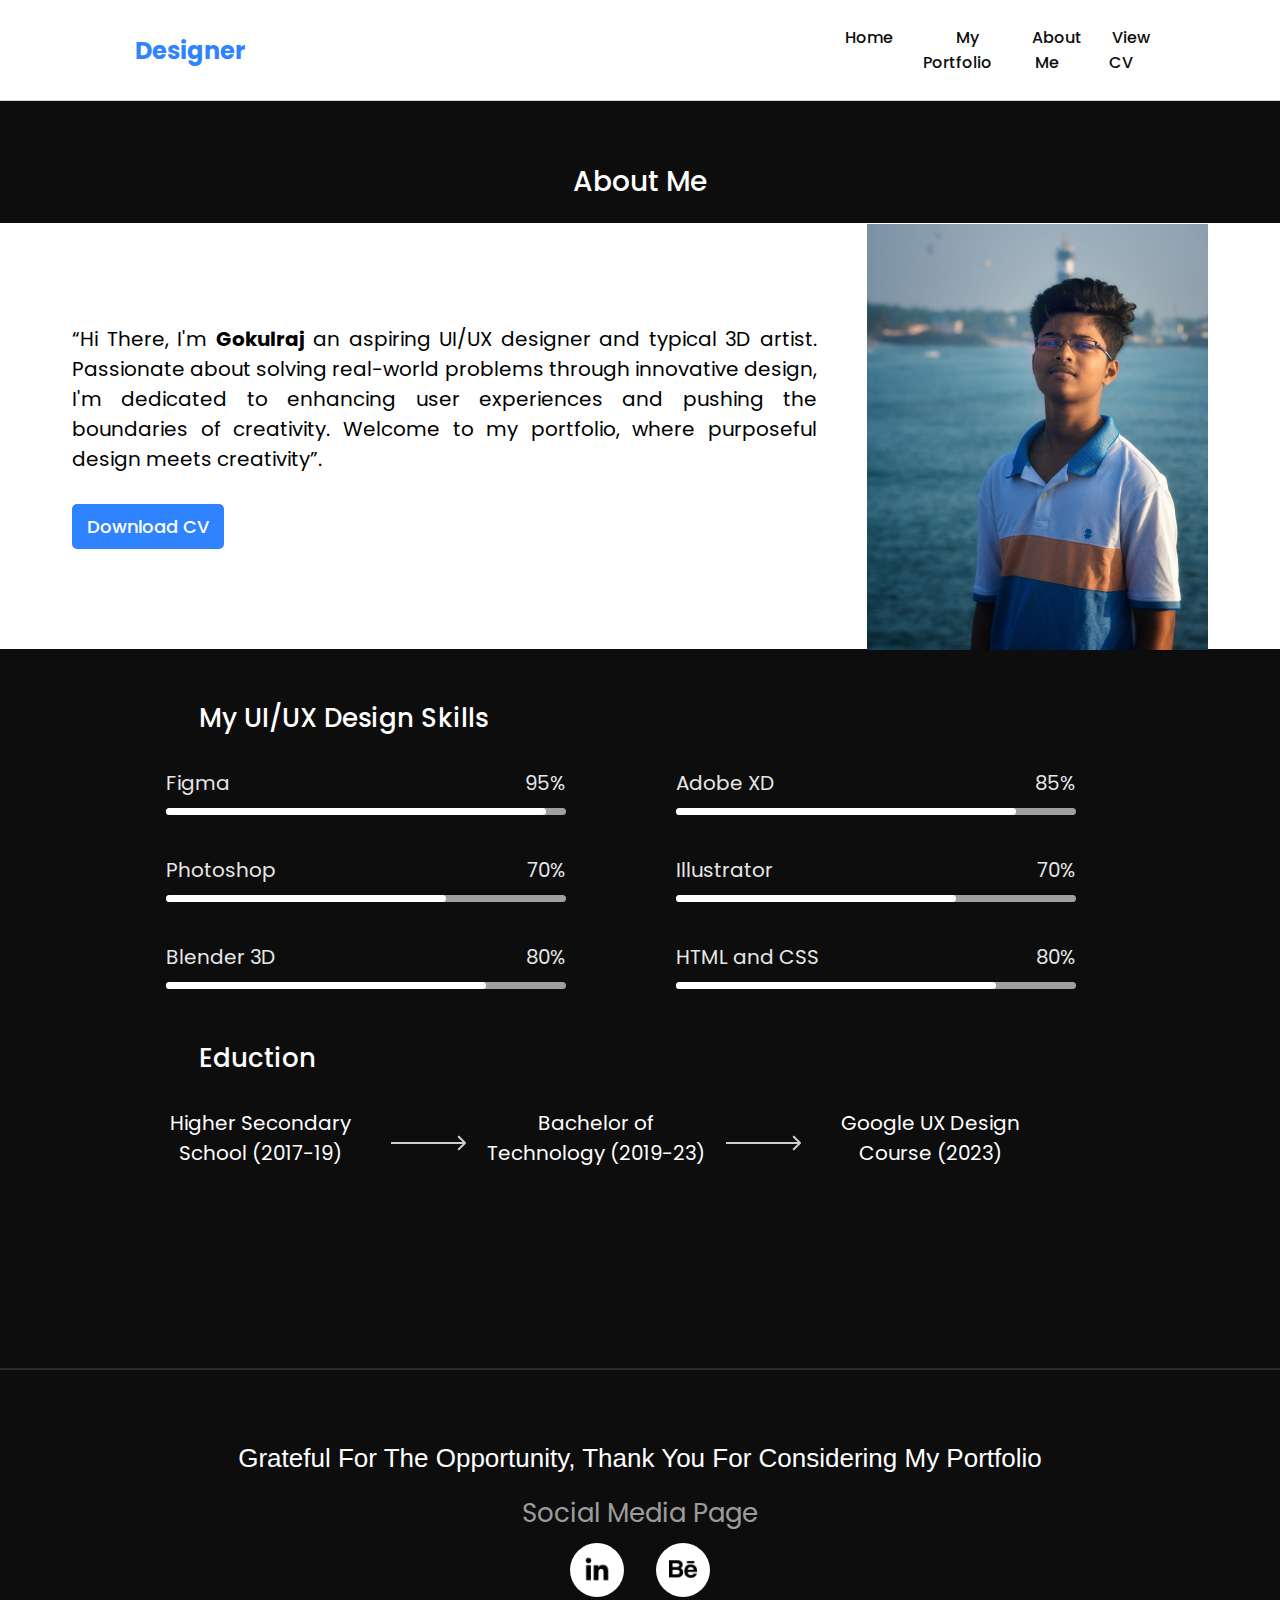
==== aboutme.html @ b09dbb82 "Add files via upload" ====
<!DOCTYPE html>
<html lang="en">

<head>
  <meta charset="UTF-8">
  <meta name="viewport" content="width=device-width, initial-scale=1.0">
  <link rel="stylesheet" href="style.css">
  <title>Gokulraj About Me page</title>
  <link rel="stylesheet" href="aboutme.css">
</head>

<body>
  <!--  content goes here -->

  <script src="script.js"></script>


  <header>
    <div class="logo">Designer</div>
    <nav>
      <ul class="nav-links">
        <li><a href="Portfolio.html">Home</a></li>
        <li><a href="Portfolio.html">My Portfolio</a></li>
        <li><a href="aboutme.html" target="_blank">About Me</a></li>
        <li><a href="/assets/Gokulraj UI & Ux designer.pdf" src="/assets/Gokulraj UI & Ux designer.pdf#toolbar=0" type="aplication/pdf" target="_blank">View CV</a></li>
      </ul>
      <!-- /*<div class="hamburger-menu">&#9776;</div> -->
    </nav>
  </header>

  <div class="about">About Me</div>

  <div class="aboutme">
    <div class="content">
      <div>“Hi There, I'm <b>Gokulraj</b> an aspiring UI/UX designer and typical 3D artist.
        Passionate about solving real-world problems through innovative design, I'm dedicated to
        enhancing user experiences and pushing the boundaries of creativity.
        Welcome to my portfolio, where purposeful design meets creativity”.</div>
      <div class="button_container_2">
        <div><a href="/assets/Gokulraj UI & Ux designer.pdf" class="button_2" download>Download CV</a></div>
      </div>
    </div>
    <div class="profile_div"><img class="gokul_profile" src="/assets/Gokul profile.png" alt="Gokulraj"></div>
  </div>

  <div class="skills_title">
    My UI/UX Design Skills
  </div>
  <div class="Mother">
    <!--prograss bar 1 and 2-->
    <div class="tool-container1">
      <div class="tool1">
        <div class="tool_name">
          <div>Figma</div>
          <div>95%</div>
        </div>
        <div class="progress-bar" style="--progress: 95%;"></div>
      </div>

      <div class="tool2">
        <div class="tool_name">
          <div>Adobe XD</div>
          <div>85%</div>
        </div>
        <div class="progress-bar" style="--progress: 85%;"></div>
      </div>
    </div>

    <!--prograss bar 3 and 4-->

    <div class="tool-container2">
      <div class="tool1">
        <div class="tool_name">
          <div>Photoshop</div>
          <div>70%</div>
        </div>
        <div class="progress-bar" style="--progress: 70%;"></div>
      </div>

      <div class="tool2">
        <div class="tool_name">
          <div>Illustrator</div>
          <div>70%</div>
        </div>
        <div class="progress-bar" style="--progress: 70%;"></div>
      </div>
    </div>


    <!--prograss bar 5 and 6-->

    <div class="tool-container3">
      <div class="tool1">
        <div class="tool_name">
          <div>Blender 3D</div>
          <div>80%</div>
        </div>
        <div class="progress-bar" style="--progress: 80%;"></div>
      </div>

      <div class="tool2">
        <div class="tool_name">
          <div>HTML and CSS</div>
          <div>80%</div>
        </div>
        <div class="progress-bar" style="--progress: 80%;"></div>
      </div>
    </div>


  </div>
  <div class="skills_title">
    Eduction
  </div>

  <div class="education">

    <div class="S">Higher Secondary School (2017-19)</div>
    <div class="arrow"><svg xmlns="http://www.w3.org/2000/svg" width="76" height="16" viewBox="0 0 76 16" fill="none">
      <path d="M75.7071 8.70711C76.0976 8.31659 76.0976 7.68342 75.7071 7.2929L69.3431 0.928938C68.9526 0.538414 68.3195 0.538414 67.9289 
      0.928938C67.5384 1.31946 67.5384 1.95263 67.9289 2.34315L73.5858 8.00001L67.9289 13.6569C67.5384 14.0474 67.5384 14.6805 67.9289 15.0711C68.3195 
      15.4616 68.9526 15.4616 69.3431 15.0711L75.7071 8.70711ZM-8.74228e-08 9L75 9.00001L75 7.00001L8.74228e-08 7L-8.74228e-08 9Z" fill="white" fill-opacity="0.8"/>
    </svg></div>
    <div class="S">Bachelor of Technology (2019-23)</div>
    <div class="arrow"><svg xmlns="http://www.w3.org/2000/svg" width="76" height="16" viewBox="0 0 76 16" fill="none">
      <path d="M75.7071 8.70711C76.0976 8.31659 76.0976 7.68342 75.7071 7.2929L69.3431 0.928938C68.9526 0.538414 68.3195 0.538414 67.9289 0.928938C67.5384
       1.31946 67.5384 1.95263 67.9289 2.34315L73.5858 8.00001L67.9289 13.6569C67.5384 14.0474 67.5384 14.6805 67.9289 15.0711C68.3195 
       15.4616 68.9526 15.4616 69.3431 15.0711L75.7071 8.70711ZM-8.74228e-08 9L75 9.00001L75 7.00001L8.74228e-08 7L-8.74228e-08 9Z" fill="white" fill-opacity="0.8"/>
    </svg></div>
    <div class="S">Google UX Design Course (2023)</div>

  </div>

  <!--footer-->
  <div class="box">
    <div class="grateful-for-the">Grateful For The Opportunity, Thank You For Considering My Portfolio</div>
    <div class="social-media-page">Social Media Page</div>
    <div class="icons">
    <div class="linkedin-wrapper"><a href="https://www.linkedin.com/in/gokul-raj-r-833919251/" target="_blank"><img class="linkedin" src="assets/linkedin.png" /></a></div>
    <div class="behance-wrapper"><a href="https://www.behance.net/gokulraj93?log_shim_removal=1" target="_blank"><img class="behance" src="assets/behance.png" /></a></div>
</div>



</body>

</html>
---- style.css ----
@import url('https://fonts.googleapis.com/css2?family=Poppins:ital,wght@0,100;0,200;0,300;0,400;0,500;0,600;0,700;0,800;0,900;1,100;1,200;1,300;1,400;1,500;1,600;1,700;1,800;1,900&display=swap');

body {
  width: 100%;
  height:0 auto;
  margin:0 auto;
  padding: 0;
  background-color: #0D0D0D;
  font-family: 'poppins', sans-serif;
}

/*role*/
header {
  position: sticky;
  top: 0;
  z-index: 1000;
  border-bottom: 0.1px solid rgb(211, 211, 211);
  background-color: #ffffff;
  color: #3083FE;
  padding: 15px;
  padding-right: 120px;
  padding-left: 180px;
  display: flex;
  flex-direction: row;
  justify-content: center;
  align-items: center;
  gap: 580px;

}


.logo {
  font-size: 24px;
  font-weight: bold;
}

nav {
  margin-right: 46px;
  display: flex;
  align-items: center;
}

.nav-links {
  list-style: none;
  display: flex;
  margin: 0;
  padding: 0;
}

.nav-links li {
  margin-right: 20px;
}

/*navigation*/
.nav-links a {
  text-decoration: none;
  font-weight: 500;
  padding: 10px;
  color: #000000;
  font-weight: Medium;
  transition: color 0.3s ease;
  width: 100%;
}

/*mobile screen 2*/

.nav-links a:hover {
  color: #3083FE;
  transition: ease-in;


}

.nav-links.show {
  display: flex;
}

.nav-links li {
  margin: 0;
  text-align: center;
  padding: 10px;
}



/*place mobile screen 1*/

/*bg shape*/
.triangle {
  display: flex;
  flex-direction: row;
  align-items: center;
  justify-content: center;
  position: absolute;
  width: 100%;
  height: 576px;
  transform: translate(0px, 0px);
  background-color: #ffffff;
  z-index: -1;

}

.triangle {
  clip-path: polygon(0 0, 100% 0, 1020px 100%, 0 100%);
}



/* main about ,intro*/
.container {
  display: flex;
  flex-direction: row;
  align-items: center;
  justify-content: center;
  position: relative;
  align-items: center;
  justify-items: center;
  display: flex;
  gap: 9em;
  margin-top: 0px;
  margin-left: 180px;
  margin-right: 184px;
  padding: 0px;
}

.box1 {
  align-items: normal;
  margin-top: -10px;
}

.box2 {
  margin-top: 0px;
  width: 462px;
  height: 582px;
  flex-shrink: 0;
}


/*hi i m gokulraj ui/ux designer about me*/
.hi {
  color: #000;
  font-family: Poppins;
  font-size: 75px;
  font-style: normal;
  font-weight: 700;
  line-height: 90px;
  text-transform: capitalize;
}

.name {
  color: #000;
  font-family: Poppins;
  font-size: 75px;
  font-style: normal;
  font-weight: 700;
  line-height: normal;
  text-transform: capitalize;
}

.role {
  color: rgba(0, 0, 0, 0.60);
  font-family: Poppins;
  font-size: 24px;
  font-style: normal;
  font-weight: 500;
  line-height: normal;
  text-transform: capitalize;
}

.aboutme {
  width: 522px;
  font-weight: 500;
  color: rgba(0, 0, 0, 0.80);
  text-align: justify;
  font-family: Poppins;
  font-size: 22px;
  font-style: normal;
  line-height: normal;
}

/* cv & portfolio button*/

.button-container {
  display: flex;
  gap: 20px;
  margin-top: 30px;
}

.button {
  display: flex;
  flex-direction: row;
  text-decoration: none;
  display: inline-flex;
  padding: 9px 15px;
  justify-content: center;
  align-items: center;
  gap: 10px;
  border-radius: 5px;
  color: #fff;
  border: 1px solid var(--43A5FF, #3083FE);
  background: var(--43A5FF, #3083FE);
  font-weight: 500;
}

.button:hover {
  display: flex;
  flex-direction: row;
  text-decoration: none;
  display: inline-flex;
  padding: 9px 15px;
  justify-content: center;
  align-items: center;
  gap: 10px;
  border-radius: 5px;
  color: #1970e1;
  border: 1px solid var(--43A5FF, #d0e2fe);
  background: var(--43A5FF, #d0e2fe);
}

.box2 {
  background-repeat: no-repeat;
}

/*end here and with button*/

/*project showcase*/
.project_intro {
  margin-top: 80px;
  display: flex;
  justify-content: center;
  align-items: center;
  color: #FFF;
  font-family: Poppins;
  font-size: 22px;
  font-style: normal;
  font-weight: 500;
  line-height: normal;
  text-transform: capitalize;
}

.pro1 {
  max-width: fit-content;
  margin: 0 auto;
  margin-top: 80px;
  display: flex;
  flex-direction: row;
  justify-content: center;
  max-height: fit-content;
  gap: 30px;
  color: #FFF;
  align-items: flex-start;
}

.pro1:hover .view_button {
  display: flex;

}

.view_button {
  margin-top: 30px;
  display: none;
  /* Initially hide the button */
  flex-direction: row;
  text-decoration: none;
  padding: 9px 15px;
  justify-content: center;
  align-items: center;
  gap: 10px;
  border-radius: 5px;
  color: #fff;
  border: 1px solid var(--43A5FF, #3083FE);
  background: var(--43A5FF, #3083FE);
  font-weight: 500;
  width: 95%;
}

.view_button:hover {
  display: flex;
  flex-direction: row;
  text-decoration: none;
  display: inline-flex;
  padding: 9px 15px;
  justify-content: center;
  align-items: center;
  gap: 10px;
  border-radius: 5px;
  color: #1970e1;
  border: 1px solid var(--43A5FF, #d0e2fe);
  background: var(--43A5FF, #d0e2fe);
  transition: 0.3s ease-in;
}


.image1 {
  background-repeat: no-repeat;
  width: 523px;
  height: 355px;
  display: flex;
  flex-flow: row;
  flex-wrap: nowrap;
}

.project_heading {
  font-size: 24px;
  font-style: normal;
  font-weight: 600;
  line-height: normal;
  text-transform: capitalize;
}


.project_about {
  width: 510px;
  text-align: justify;
  font-size: 20px;
  font-style: normal;
  font-weight: 400;
  line-height: normal;
}


.project_about {
  margin-top: 10px;
}


.pro2 {
  max-width: fit-content;
  margin: 0 auto;
  margin-top: 150px;
  /* This horizontally centers .pro1 */
  display: flex;
  flex-direction: row;
  justify-content: center;
  max-height: fit-content;
  gap: 30px;
  color: #FFF;
  align-items: flex-start;
}

/*button  hover*/
.pro2:hover .view_button {
  display: flex;
}

.view_button {
  margin-top: 30px;
  display: none;
  /* Initially hide the button */
  flex-direction: row;
  text-decoration: none;
  padding: 9px 15px;
  justify-content: center;
  align-items: center;
  gap: 10px;
  border-radius: 5px;
  color: #fff;
  border: 1px solid var(--43A5FF, #3083FE);
  background: var(--43A5FF, #3083FE);
  font-weight: 500;
  width: 95%;
}

.view_button:hover {
  display: flex;
  flex-direction: row;
  text-decoration: none;
  display: inline-flex;
  padding: 9px 15px;
  justify-content: center;
  align-items: center;
  gap: 10px;
  border-radius: 5px;
  color: #1970e1;
  border: 1px solid var(--43A5FF, #d0e2fe);
  background: var(--43A5FF, #d0e2fe);
  transition: 0.3s ease-in;
}

.pro3 {
  max-width: fit-content;
  margin: 0 auto;
  margin-top: 150px;
  /* This horizontally centers .pro1 */
  display: flex;
  flex-direction: row;
  justify-content: center;
  max-height: fit-content;
  gap: 30px;
  color: #FFF;
  align-items: flex-start;

}

.pro3:hover .view_button {
  display: flex;
}

.view_button {
  margin-top: 30px;
  display: none;
  /* Initially hide the button */
  flex-direction: row;
  text-decoration: none;
  padding: 9px 15px;
  justify-content: center;
  align-items: center;
  gap: 10px;
  border-radius: 5px;
  color: #fff;
  border: 1px solid var(--43A5FF, #3083FE);
  background: var(--43A5FF, #3083FE);
  font-weight: 500;
  width: 95%;
}

.view_button:hover {
  display: flex;
  flex-direction: row;
  text-decoration: none;
  display: inline-flex;
  padding: 9px 15px;
  justify-content: center;
  align-items: center;
  gap: 10px;
  border-radius: 5px;
  color: #1970e1;
  border: 1px solid var(--43A5FF, #d0e2fe);
  background: var(--43A5FF, #d0e2fe);
  transition: 0.3s ease-in;
}

.pro4 {
  max-width: fit-content;
  margin: 0 auto;
  margin-top: 150px;
  /* This horizontally centers .pro1 */
  display: flex;
  flex-direction: row;
  justify-content: center;
  max-height: fit-content;
  gap: 30px;
  color: #FFF;
  align-items: flex-start;

}

.pro4:hover .view_button {
  display: flex;
}

.view_button {
  margin-top: 30px;
  display: none;
  /* Initially hide the button */
  flex-direction: row;
  text-decoration: none;
  padding: 9px 15px;
  justify-content: center;
  align-items: center;
  gap: 10px;
  border-radius: 5px;
  color: #fff;
  border: 1px solid var(--43A5FF, #3083FE);
  background: var(--43A5FF, #3083FE);
  font-weight: 500;
  width: 95%;
}

.view_button:hover {
  display: flex;
  flex-direction: row;
  text-decoration: none;
  display: inline-flex;
  padding: 9px 15px;
  justify-content: center;
  align-items: center;
  gap: 10px;
  border-radius: 5px;
  color: #1970e1;
  border: 1px solid var(--43A5FF, #d0e2fe);
  background: var(--43A5FF, #d0e2fe);
  transition: 0.3s ease-in;
}

.pro5 {
  max-width: fit-content;
  margin: 0 auto;
  margin-top: 150px;
  /* This horizontally centers .pro1 */
  display: flex;
  flex-direction: row;
  justify-content: center;
  max-height: fit-content;
  gap: 30px;
  color: #FFF;
  align-items: flex-start;

}

.pro5:hover .view_button {
  display: flex;
}  

.view_button {
  margin-top: 30px;
  display: none;
  /* Initially hide the button */
  flex-direction: row;
  text-decoration: none;
  padding: 9px 15px;
  justify-content: center;
  align-items: center;
  gap: 10px;
  border-radius: 5px;
  color: #fff;
  border: 1px solid var(--43A5FF, #3083FE);
  background: var(--43A5FF, #3083FE);
  font-weight: 500;
  width: 95%;
}

.view_button:hover {
  display: flex;
  flex-direction: row;
  text-decoration: none;
  padding: 9px 15px;
  justify-content: center;
  align-items: center;
  gap: 10px;
  border-radius: 5px;
  color: #1970e1;
  border: 1px solid var(--43A5FF, #d0e2fe);
  background: var(--43A5FF, #d0e2fe);
  transition: 0.3s ease-in;
}

/*footer*/

.box {
  border-top:2px solid rgba(100, 100, 100, 0.332); 
  margin-top: 100px;
  display: flex;
  flex-direction: column;
  justify-content: center; /* Center horizontally */
  align-items: center;
  width: 100%;
  height: 299px;
  color: #FFF;
}

.box .grateful-for-the {
  width: 849px;
  top: 0;
  left: 0;
  font-family: "Poppins-Regular", Helvetica;
  font-weight: 400;
  color: #ffffff;
  font-size: 26px;
  text-align: center;
  letter-spacing: 0;
  line-height: normal;
}

.box .social-media-page {
  margin-top: 20px;
  width: 257px;
  top: 104px;
  left: 296px;
  font-weight: 400;
  color: #ffffff99;
  font-size: 26px;
  text-align: center;
  letter-spacing: 0;
  line-height: normal;
}
.icons{
  margin-top: 10px;
  display: flex;
  flex-direction: row;
  justify-content: center;
  align-items: center;
  gap: 2rem;
}

.box .linkedin-wrapper {
  width: 48px;
  height: 48px;
  padding: 3px;
  background-color: #ffffff;
  border-radius: 50%;
}

.box .linkedin {
  width: 28px;
  height: 28px;
  padding: 9.5px;
  top: 10px;
  left: 10px;
  object-fit: cover;
}

.box .behance-wrapper {
  width: 48px;
  height: 48px;
  padding: 3px;
  background-color: #ffffff;
  border-radius: 50%;
}

.box .behance {
  width: 28px;
  height: 28px;
  padding: 9.5px;
  top: 10px;
  left: 10px;
  object-fit: cover;
}
---- aboutme.css ----
@import url('https://fonts.googleapis.com/css2?family=Poppins:ital,wght@0,100;0,200;0,300;0,400;0,500;0,600;0,700;0,800;0,900;1,100;1,200;1,300;1,400;1,500;1,600;1,700;1,800;1,900&display=swap');

body {
  width: 100%;
  height:0 auto;
  margin:0 auto;
  padding: 0;
  background-color: #0D0D0D;
  font-family: 'poppins', sans-serif;
}

/*role*/
header {
  position: sticky;
  top: 0;
  z-index: 1000;
  border-bottom: 0.1px solid rgb(211, 211, 211);
  background-color: #ffffff;
  color: #3083FE;
  padding: 15px;
  padding-right: 120px;
  padding-left: 180px;
  display: flex;
  flex-direction: row;
  justify-content: center;
  align-items: center;
  gap: 580px;

}


.logo {
  font-size: 24px;
  font-weight: bold;
}

nav {
  margin-right: 46px;
  display: flex;
  align-items: center;
}

.nav-links {
  list-style: none;
  display: flex;
  margin: 0;
  padding: 0;
}

.nav-links li {
  margin-right: 20px;
}

/*navigation*/
.nav-links a {
  text-decoration: none;
  font-size: 16px;
  padding: 10px;
  color: #0c0c0c;
  font-weight:500;
  transition: color 0.3s ease;
  width: 100%;
}

/*mobile screen 2*/

.nav-links a:hover {
  color: #3083FE;
  transition: ease-in;


}

.nav-links.show {
  display: flex;
}

.nav-links li {
  margin: 0;
  text-align: center;
  padding: 10px;
}

.about{
margin-top:60px;
text-align: center;
color: #fff;
font-size: 28px;
font-style: normal;
font-weight: 500;
line-height: normal;
text-transform: capitalize;
}

.aboutme{
  margin-top: 1.25rem;
    display: flex;
    flex-direction: row;
    align-items: center;
    justify-content: center;
    background-color: #fff;
    width: 100%;
    height: 426px;
    color: #000000;
    gap:3.125rem;
}
.content{
  display: flex;
  flex-direction: column;
  align-items: flex-start;
  justify-content: center;
width:745px;
font-weight: 400;
font-size: 20px;
}
.gokul_profile{
  margin-top: 10px;
}
.gokul_profile{
background-repeat: no-repeat;
}

.button-container_2 {
  display: flex;
  margin-top: 30px;
}

.button_2 {
  margin-top: 30px;
  display: flex;
  flex-direction: row;
  text-decoration: none;
  display: inline-flex;
  padding: 9px 15px;
  justify-content: center;
  align-items: center;
  gap: 10px;
  border-radius: 5px;
  color: #fff;
  background: var(--43A5FF, #3083FE);
  font-weight: 500;
  font-size: 18px;
}

.button_2:hover {
  margin-top: 30px;
  border: 2px #1970e1;
  display: flex;
  flex-direction: row;
  text-decoration: none;
  display: inline-flex;
  padding: 9px 15px;
  justify-content: center;
  align-items: center;
  gap: 10px;
  border-radius: 5px;
  color: #1970e1;
  background: var(--43A5FF, #d0e2fe);
  font-size: 18px;
  font-weight: 500;
}
.skills_title{
margin-left: 199px;
margin-top: 50px;
display: flex;
flex-direction: row;
align-items: flex-start;
width: 341px;
color: #FFF;
font-family: Poppins;
font-size: 26px;
font-style: normal;
font-weight: 500;
line-height: normal;
}

/*progress bar*/
.tool-container1 
{
  margin-top:30px;
  margin-left: 13%;
  width: fit-content;
  color: #ffffff;
  display:flex;
  flex-direction:row;
  gap: 110px;
  justify-content: center;
}


.tool_name{
 width: 400px;
  display: flex;
  justify-content: space-between;
  margin: 0;
  padding-bottom: 10px;
  font-size: 20px;
  font-weight: 400;
  gap:50px;
  opacity:90%;
  
}
.tool1.tool2 {
  width:350px;
}

.progress-bar {
  width: 400px;
  height: 7px;
  background-color: rgba(180, 180, 180, 0.878);
  border-radius: 8px;
  position: relative;
}

.progress-bar::after {
  content: '';
  width: var(--progress);
  height: 100%;
  background-color: #ffffff;
  border-radius: 8px;
  position: absolute;
  top: 0;
  left: 0;
}

.tool-container2{
  margin-top:40px;
  width: fit-content;
  color: #ffffff;
  display:flex;
  flex-direction:row;
  gap: 110px;
  justify-content: center;
  margin-left: 13%;
}
.tool-container3{
  margin-top:40px;
  width: fit-content;
  color: #ffffff;
  display:flex;
  flex-direction:row;
  gap: 110px;
  justify-content: center;
  margin-left: 13%;
}

.education{
  margin-top:30px;
  color:white;
  margin-left: 11.4%;
  display:flex;
  flex-direction: row;
  text-align: center;
  align-items: center;
  font-size: 20px;
  font-weight: 400;
  gap:15px;

}
.S{
  display: flex;
  flex-direction: row;
  width:230px;
}
.arrow{
  margin-top: 10px;
  display: flex;
  flex-direction: row;
  align-items: center;
  justify-content: center;
  width: 75px;
  height: 0px;
  flex-shrink: 0;
  color: #FFF;
  background-color: #FFF;
}

/*footer*/

.box {
  border-top:2px solid rgba(100, 100, 100, 0.332); 
  margin-top: 200px;
  display: flex;
  flex-direction: column;
  justify-content: center; /* Center horizontally */
  align-items: center;
  width: 100%;
  height: 299px;
  color: #FFF;
}
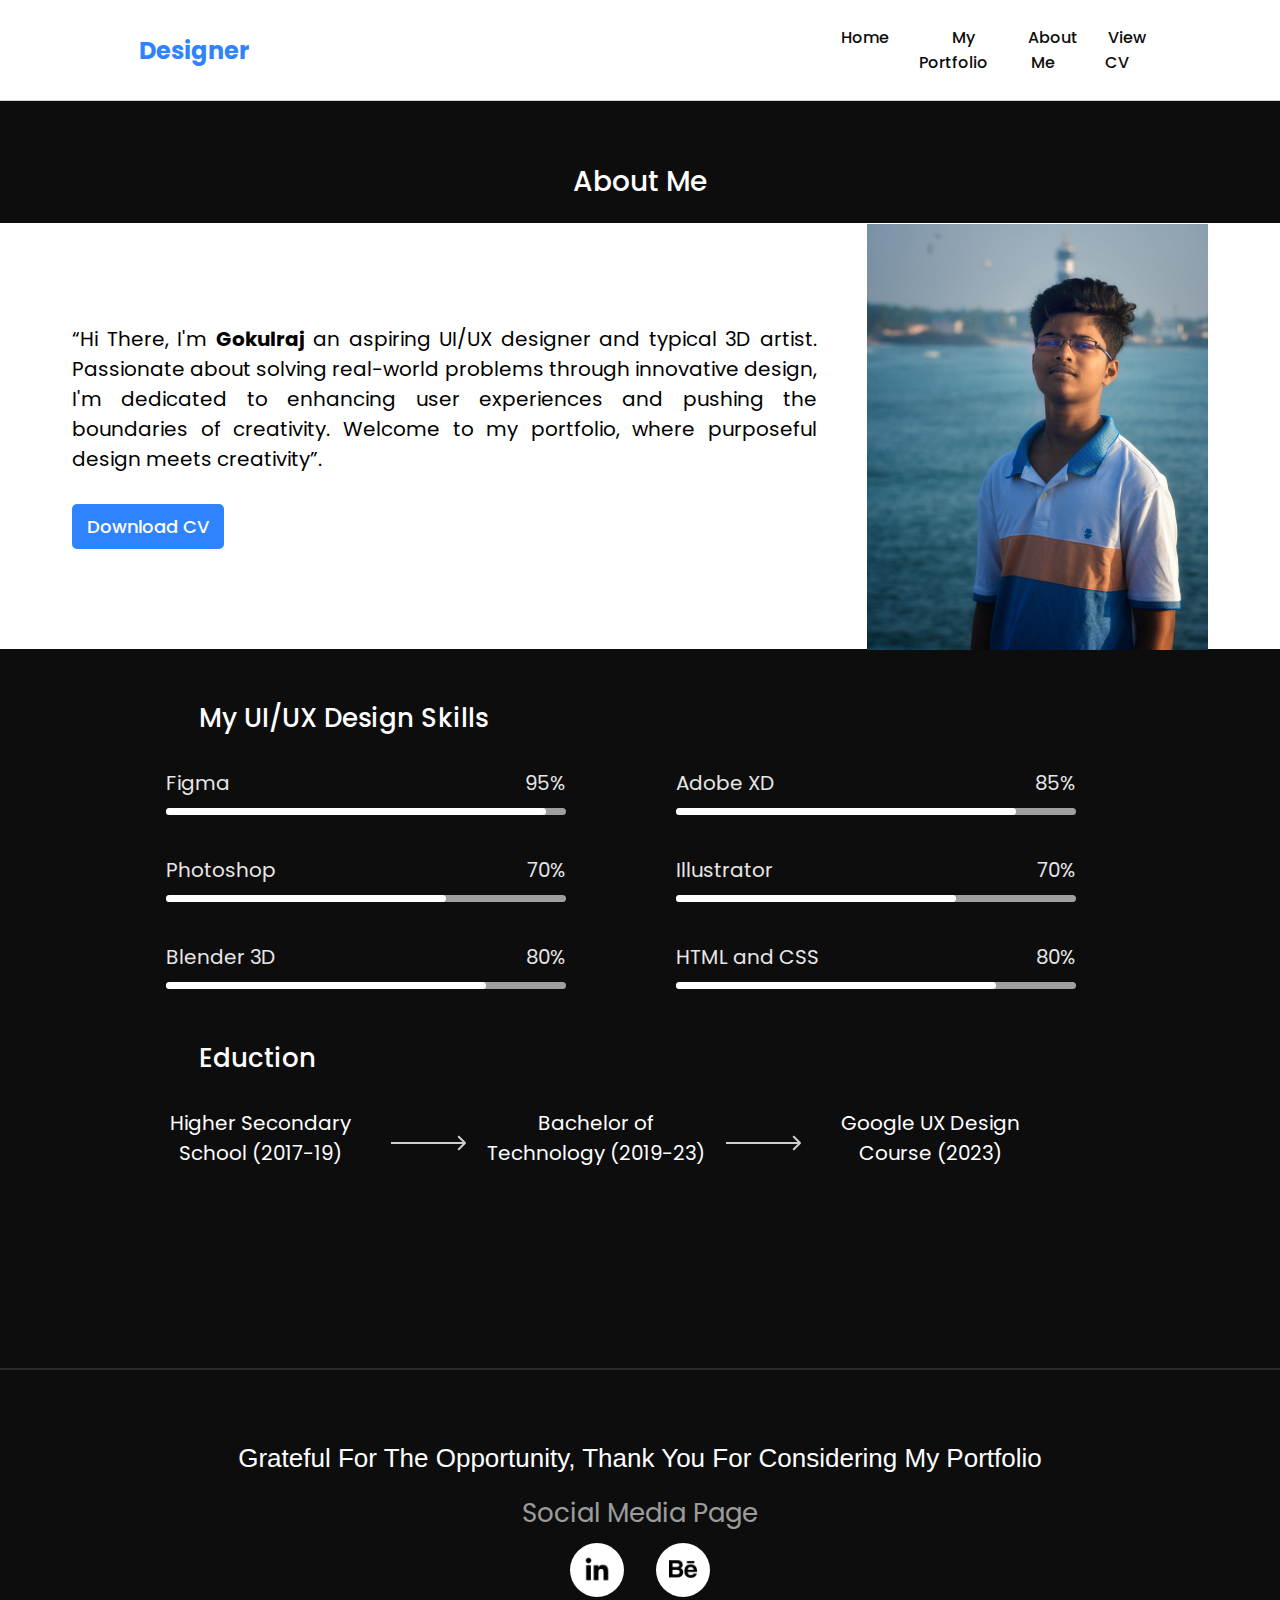
==== commit f568b524: "Add files via upload" ====
--- a/aboutme.html
+++ b/aboutme.html
@@ -19,10 +19,10 @@
     <div class="logo">Designer</div>
     <nav>
       <ul class="nav-links">
-        <li><a href="Portfolio.html">Home</a></li>
+        <li><a href="index.html">Home</a></li>
         <li><a href="Portfolio.html">My Portfolio</a></li>
         <li><a href="aboutme.html" target="_blank">About Me</a></li>
-        <li><a href="/assets/Gokulraj UI & Ux designer.pdf" src="/assets/Gokulraj UI & Ux designer.pdf#toolbar=0" type="aplication/pdf" target="_blank">View CV</a></li>
+        <li><a href="assets/Gokulraj UI & Ux designer.pdf" src="assets/Gokulraj UI & Ux designer.pdf#toolbar=0" type="aplication/pdf" target="_blank">View CV</a></li>
       </ul>
       <!-- /*<div class="hamburger-menu">&#9776;</div> -->
     </nav>
@@ -37,10 +37,10 @@
         enhancing user experiences and pushing the boundaries of creativity.
         Welcome to my portfolio, where purposeful design meets creativity”.</div>
       <div class="button_container_2">
-        <div><a href="/assets/Gokulraj UI & Ux designer.pdf" class="button_2" download>Download CV</a></div>
+        <div><a href="assets/Gokulraj UI & Ux designer.pdf" class="button_2" download>Download CV</a></div>
       </div>
     </div>
-    <div class="profile_div"><img class="gokul_profile" src="/assets/Gokul profile.png" alt="Gokulraj"></div>
+    <div class="profile_div"><img class="gokul_profile" src="assets/Gokul profile.png" alt="Gokulraj"></div>
   </div>
 
   <div class="skills_title">
--- a/style.css
+++ b/style.css
@@ -24,7 +24,7 @@
   flex-direction: row;
   justify-content: center;
   align-items: center;
-  gap: 580px;
+  gap: 572px;
 
 }
 
--- a/aboutme.css
+++ b/aboutme.css
@@ -24,7 +24,7 @@
   flex-direction: row;
   justify-content: center;
   align-items: center;
-  gap: 580px;
+  gap: 572px;
 
 }
 
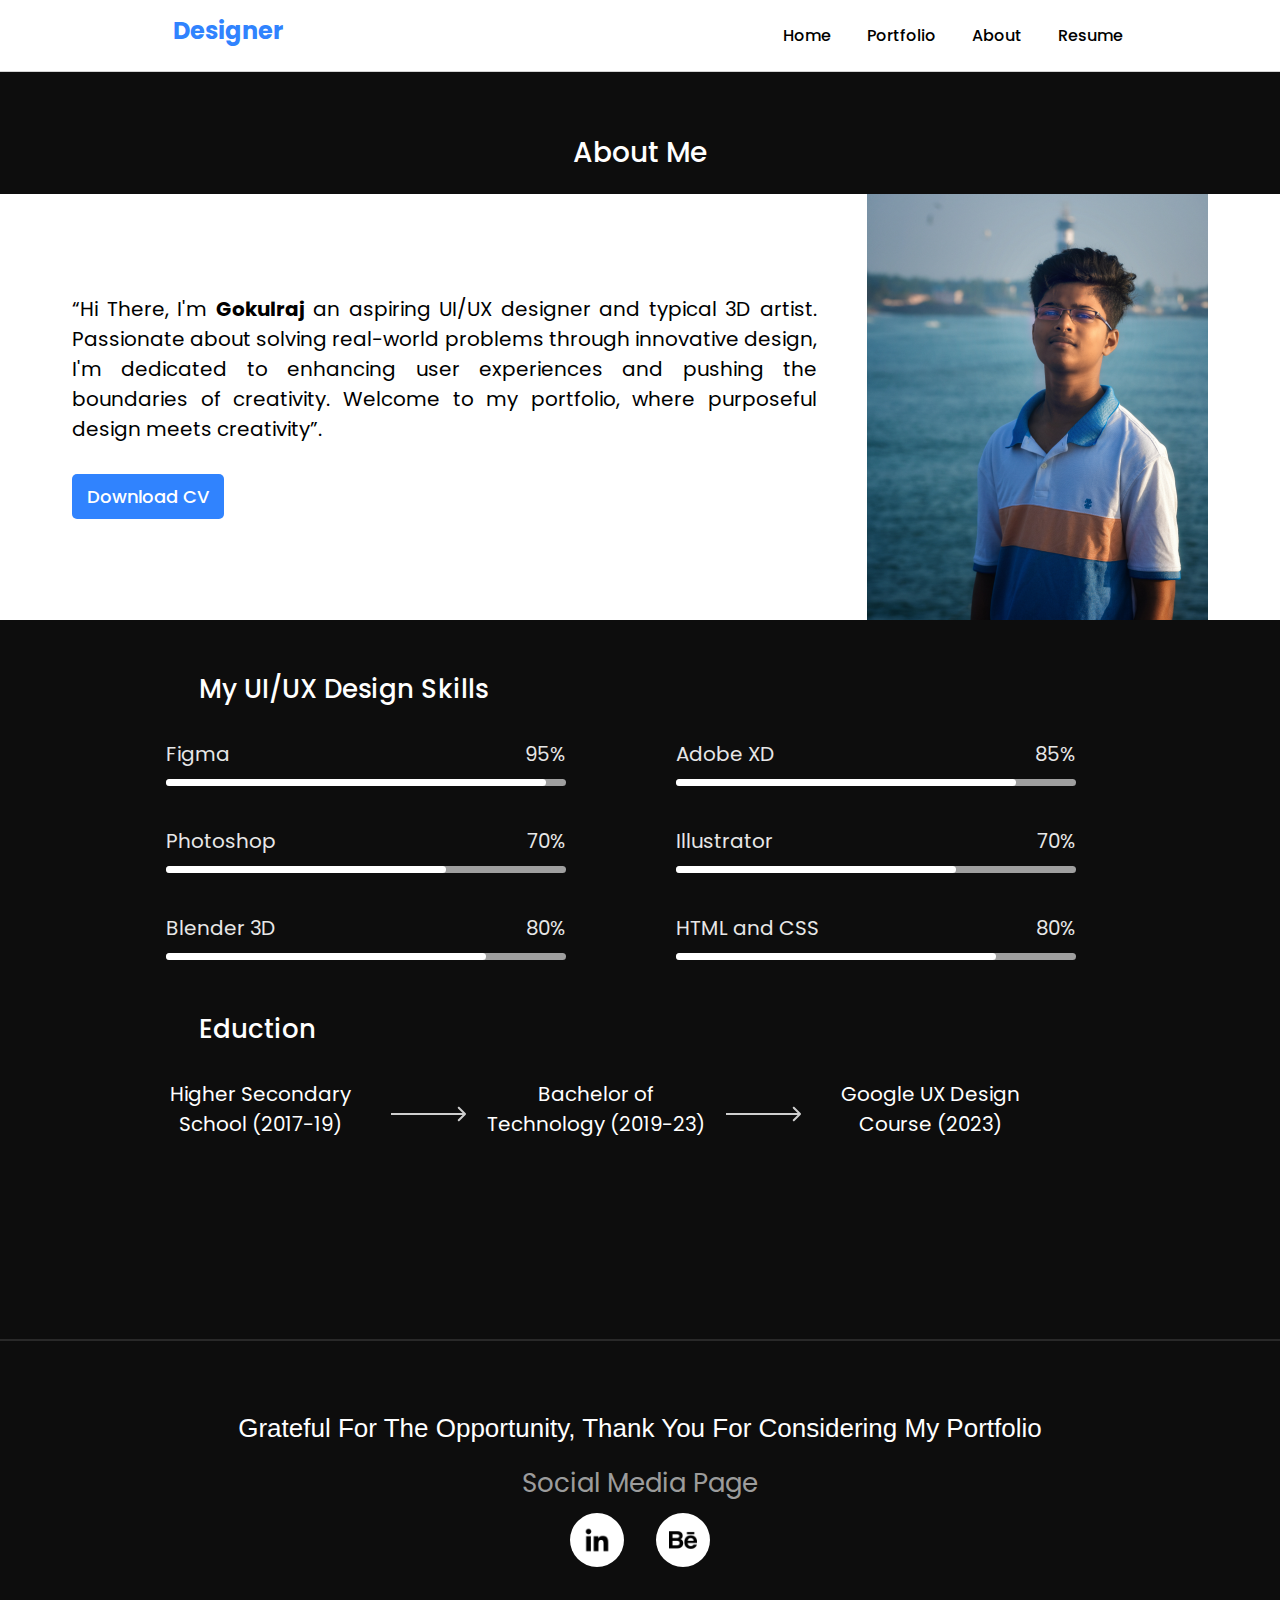
==== commit 0ac424a4: "Add files via upload" ====
--- a/aboutme.html
+++ b/aboutme.html
@@ -20,9 +20,9 @@
     <nav>
       <ul class="nav-links">
         <li><a href="index.html">Home</a></li>
-        <li><a href="Portfolio.html">My Portfolio</a></li>
-        <li><a href="aboutme.html" target="_blank">About Me</a></li>
-        <li><a href="assets/Gokulraj UI & Ux designer.pdf" src="assets/Gokulraj UI & Ux designer.pdf#toolbar=0" type="aplication/pdf" target="_blank">View CV</a></li>
+        <li><a href="index.html">Portfolio</a></li>
+        <li><a href="aboutme.html" target="_blank">About</a></li>
+        <li><a href="assets/Gokulraj UI & Ux designer.pdf" src="assets/Gokulraj UI & Ux designer.pdf#toolbar=0" type="aplication/pdf" target="_blank">Resume</a></li>
       </ul>
       <!-- /*<div class="hamburger-menu">&#9776;</div> -->
     </nav>
--- a/style.css
+++ b/style.css
@@ -5,26 +5,24 @@
   height:0 auto;
   margin:0 auto;
   padding: 0;
+  overflow-x: hidden;
   background-color: #0D0D0D;
   font-family: 'poppins', sans-serif;
 }
-
 /*role*/
 header {
   position: sticky;
+  width: 100%;
   top: 0;
   z-index: 1000;
   border-bottom: 0.1px solid rgb(211, 211, 211);
   background-color: #ffffff;
   color: #3083FE;
-  padding: 15px;
-  padding-right: 120px;
-  padding-left: 180px;
-  display: flex;
-  flex-direction: row;
-  justify-content: center;
-  align-items: center;
-  gap: 572px;
+  padding: 1%;
+  display: flex;
+  flex-direction: row;
+  justify-content: center;
+  gap: 37%;
 
 }
 
@@ -34,10 +32,10 @@
   font-weight: bold;
 }
 
-nav {
+.nav {
   margin-right: 46px;
   display: flex;
-  align-items: center;
+  justify-content: center;
 }
 
 .nav-links {
@@ -47,22 +45,20 @@
   padding: 0;
 }
 
-.nav-links li {
-  margin-right: 20px;
-}
 
 /*navigation*/
 .nav-links a {
   text-decoration: none;
   font-weight: 500;
-  padding: 10px;
+  padding-left:16px;
   color: #000000;
   font-weight: Medium;
   transition: color 0.3s ease;
   width: 100%;
-}
-
-/*mobile screen 2*/
+  height: 0px;
+}
+
+
 
 .nav-links a:hover {
   color: #3083FE;
@@ -81,9 +77,17 @@
   padding: 10px;
 }
 
+.hamburger-menu {
+  display: none;
+  font-size: 1.5em;
+  cursor: pointer;
+}
 
 
 /*place mobile screen 1*/
+
+  
+
 
 /*bg shape*/
 .triangle {
@@ -337,6 +341,7 @@
   color: #FFF;
   align-items: flex-start;
 }
+
 
 /*button  hover*/
 .pro2:hover .view_button {
--- a/aboutme.css
+++ b/aboutme.css
@@ -12,19 +12,17 @@
 /*role*/
 header {
   position: sticky;
+  width: 100%;
   top: 0;
   z-index: 1000;
   border-bottom: 0.1px solid rgb(211, 211, 211);
   background-color: #ffffff;
   color: #3083FE;
-  padding: 15px;
-  padding-right: 120px;
-  padding-left: 180px;
-  display: flex;
-  flex-direction: row;
-  justify-content: center;
-  align-items: center;
-  gap: 572px;
+  padding: 1%;
+  display: flex;
+  flex-direction: row;
+  justify-content: center;
+  gap: 37%;
 
 }
 
@@ -34,10 +32,10 @@
   font-weight: bold;
 }
 
-nav {
+.nav {
   margin-right: 46px;
   display: flex;
-  align-items: center;
+  justify-content: center;
 }
 
 .nav-links {
@@ -47,22 +45,20 @@
   padding: 0;
 }
 
-.nav-links li {
-  margin-right: 20px;
-}
 
 /*navigation*/
 .nav-links a {
   text-decoration: none;
-  font-size: 16px;
-  padding: 10px;
-  color: #0c0c0c;
-  font-weight:500;
+  font-weight: 500;
+  padding-left:16px;
+  color: #000000;
+  font-weight: Medium;
   transition: color 0.3s ease;
   width: 100%;
-}
-
-/*mobile screen 2*/
+  height: 0px;
+}
+
+
 
 .nav-links a:hover {
   color: #3083FE;
@@ -79,6 +75,12 @@
   margin: 0;
   text-align: center;
   padding: 10px;
+}
+
+.hamburger-menu {
+  display: none;
+  font-size: 1.5em;
+  cursor: pointer;
 }
 
 .about{
